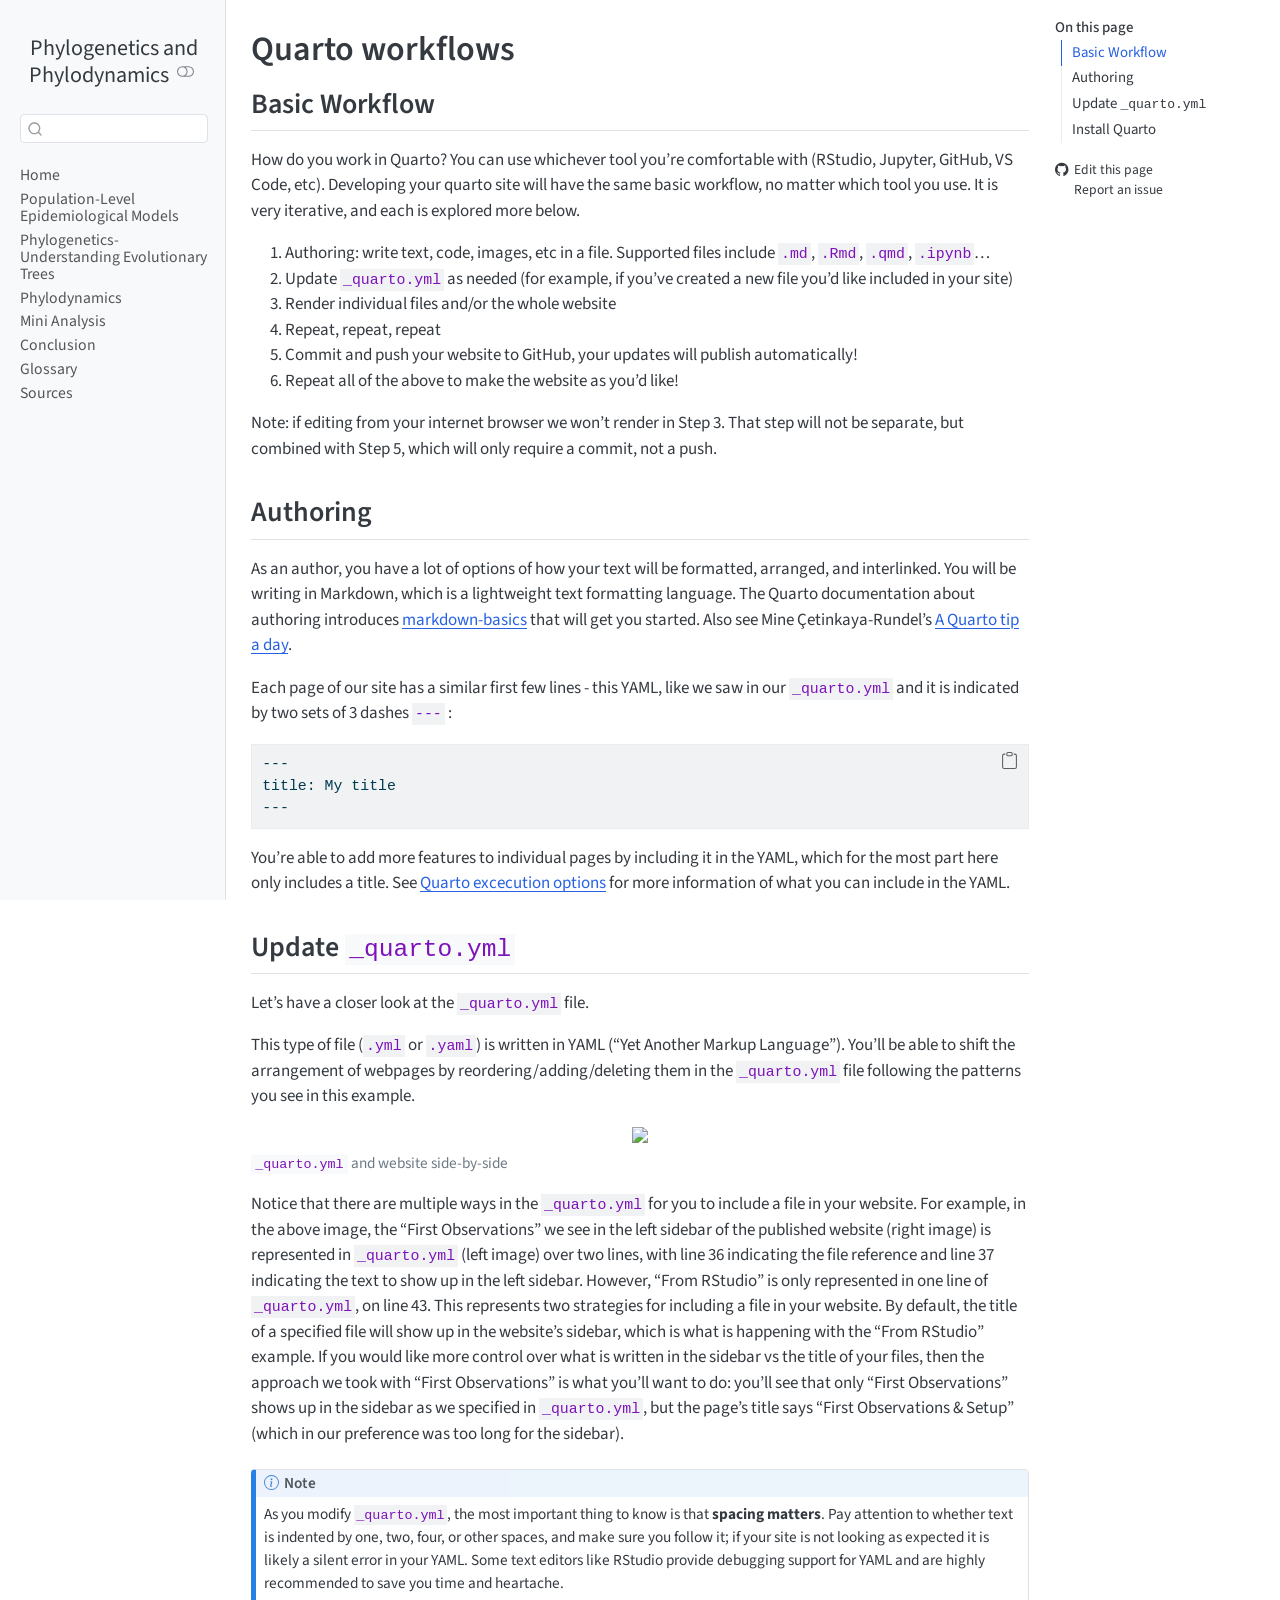
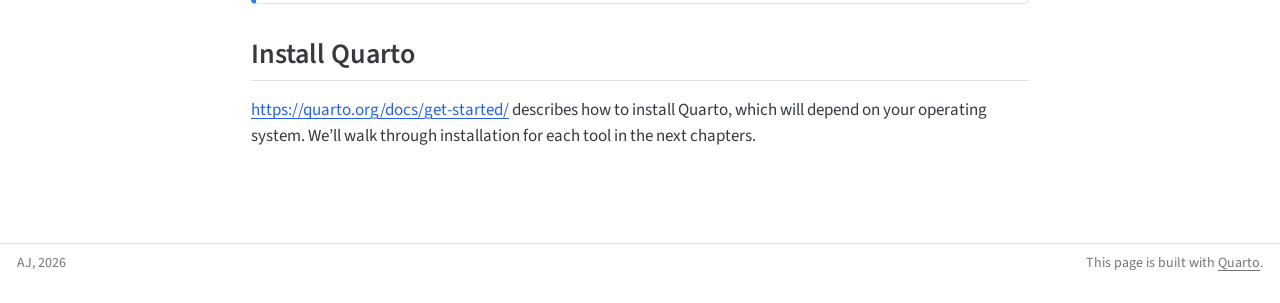
==== quarto-workflows/index.html @ 04cd5ee9 "Built site for gh-pages" ====
<!DOCTYPE html>
<html xmlns="http://www.w3.org/1999/xhtml" lang="en" xml:lang="en"><head>

<meta charset="utf-8">
<meta name="generator" content="quarto-1.11.9">

<meta name="viewport" content="width=device-width, initial-scale=1.0, user-scalable=yes">


<title>Quarto workflows – Phylogenetics and Phylodynamics</title>
<style>
/* Default styles provided by pandoc.
** See https://pandoc.org/MANUAL.html#variables-for-html for config info.
*/
span.smallcaps{font-variant: small-caps;}
div.columns{display: flex; gap: 1.5em;}
div.column{flex: auto;}
@media screen {
div.columns{gap: min(4vw, 1.5em);}
div.column{overflow-x: auto;}
}
div.hanging-indent{margin-left: 1.5em; text-indent: -1.5em;}
ul.task-list{list-style: none;}
ul.task-list li input[type="checkbox"] {
  width: 0.8em;
  margin: 0 0.8em 0.2em -1em; /* quarto-specific, see https://github.com/quarto-dev/quarto-cli/issues/4556 */ 
  vertical-align: middle;
}
/* CSS for syntax highlighting */
html { -webkit-text-size-adjust: 100%; }
pre > code.sourceCode { white-space: pre; position: relative; }
pre > code.sourceCode > span { display: inline-block; line-height: 1.25; }
pre > code.sourceCode > span:empty { height: 1.2em; }
.sourceCode { overflow: visible; }
code.sourceCode > span { color: inherit; text-decoration: inherit; }
div.sourceCode { margin: 1em 0; }
pre.sourceCode { margin: 0; }
@media screen {
div.sourceCode { overflow: auto; }
}
@media print {
pre > code.sourceCode { white-space: pre-wrap; }
pre > code.sourceCode > span { text-indent: -5em; padding-left: 5em; }
}
pre.numberSource code
  { counter-reset: source-line 0; }
pre.numberSource code > span
  { position: relative; left: -4em; counter-increment: source-line; }
pre.numberSource code > span > a:first-child::before
  { content: counter(source-line);
    position: relative; left: -1em; text-align: right; vertical-align: baseline;
    border: none; display: inline-block;
    -webkit-touch-callout: none; -webkit-user-select: none;
    -khtml-user-select: none; -moz-user-select: none;
    -ms-user-select: none; user-select: none;
    padding: 0 4px; width: 4em;
  }
pre.numberSource { margin-left: 3em;  padding-left: 4px; }
div.sourceCode
  {   }
@media screen {
pre > code.sourceCode > span > a:first-child::before { text-decoration: underline; }
}
</style>


<script src="../site_libs/quarto-nav/quarto-nav.js"></script>
<script src="../site_libs/clipboard/clipboard.min.js"></script>
<script src="../site_libs/quarto-search/autocomplete.umd.js"></script>
<script src="../site_libs/quarto-search/fuse.min.js"></script>
<script src="../site_libs/quarto-search/quarto-search.js"></script>
<meta name="quarto:offset" content="../">
<script src="../site_libs/quarto-html/quarto.js" type="module"></script>
<script src="../site_libs/quarto-html/tabsets/tabsets.js" type="module"></script>
<script src="../site_libs/quarto-html/scrollable-regions/scrollable-regions.js" type="module"></script>
<script src="../site_libs/quarto-html/popper.min.js"></script>
<script src="../site_libs/quarto-html/tippy.umd.min.js"></script>
<script src="../site_libs/quarto-html/anchor.min.js"></script>
<link href="../site_libs/quarto-html/tippy.css" rel="stylesheet">
<link href="../site_libs/quarto-html/quarto-syntax-highlighting-63b5708e65d6cd79cd7618c58d0c21e7.css" rel="stylesheet" class="quarto-color-scheme" id="quarto-text-highlighting-styles">
<link href="../site_libs/quarto-html/quarto-syntax-highlighting-dark-447e42e69aaa9833c0ba1b986f430b20.css" rel="stylesheet" class="quarto-color-scheme quarto-color-alternate" id="quarto-text-highlighting-styles">
<link href="../site_libs/quarto-html/quarto-syntax-highlighting-63b5708e65d6cd79cd7618c58d0c21e7.css" rel="stylesheet" class="quarto-color-scheme-extra" id="quarto-text-highlighting-styles">
<script src="../site_libs/bootstrap/bootstrap.min.js"></script>
<link href="../site_libs/bootstrap/bootstrap-icons.css" rel="stylesheet">
<link href="../site_libs/bootstrap/bootstrap-d74d28006278140f2dfd5d2f75fa43bd.min.css" rel="stylesheet" append-hash="true" class="quarto-color-scheme" id="quarto-bootstrap" data-mode="light">
<link href="../site_libs/bootstrap/bootstrap-dark-25dd44d0515cba741b0fa4d987d60185.min.css" rel="stylesheet" append-hash="true" class="quarto-color-scheme quarto-color-alternate" id="quarto-bootstrap" data-mode="dark">
<link href="../site_libs/bootstrap/bootstrap-d74d28006278140f2dfd5d2f75fa43bd.min.css" rel="stylesheet" append-hash="true" class="quarto-color-scheme-extra" id="quarto-bootstrap" data-mode="light">
<script id="quarto-search-options" type="application/json">{
  "location": "sidebar",
  "copy-button": false,
  "collapse-after": 3,
  "panel-placement": "start",
  "type": "textbox",
  "limit": 50,
  "keyboard-shortcut": [
    "f",
    "/",
    "s"
  ],
  "show-item-context": false,
  "language": {
    "search-no-results-text": "No results",
    "search-matching-documents-text": "matching documents",
    "search-copy-link-title": "Copy link to search",
    "search-hide-matches-text": "Hide additional matches",
    "search-more-match-text": "more match in this document",
    "search-more-matches-text": "more matches in this document",
    "search-clear-button-title": "Clear",
    "search-text-placeholder": "",
    "search-detached-cancel-button-title": "Cancel",
    "search-submit-button-title": "Submit",
    "search-label": "Search"
  }
}</script>


</head>

<body class="nav-sidebar docked quarto-light"><a id="quarto-skip-link" class="visually-hidden-focusable" href="#quarto-document-content">Skip to main content</a><script id="quarto-html-before-body" type="application/javascript">
    const toggleBodyColorMode = (bsSheetEl) => {
      const mode = bsSheetEl.getAttribute("data-mode");
      const bodyEl = window.document.querySelector("body");
      if (mode === "dark") {
        bodyEl.classList.add("quarto-dark");
        bodyEl.classList.remove("quarto-light");
      } else {
        bodyEl.classList.add("quarto-light");
        bodyEl.classList.remove("quarto-dark");
      }
    }
    const toggleBodyColorPrimary = () => {
      const bsSheetEl = window.document.querySelector("link#quarto-bootstrap:not([rel=disabled-stylesheet])");
      if (bsSheetEl) {
        toggleBodyColorMode(bsSheetEl);
      }
    }
    const setColorSchemeToggle = (alternate) => {
      const toggles = window.document.querySelectorAll('.quarto-color-scheme-toggle');
      for (let i=0; i < toggles.length; i++) {
        const toggle = toggles[i];
        if (toggle) {
          toggle.setAttribute("aria-checked", alternate ? "true" : "false");
          if (alternate) {
            toggle.classList.add("alternate");
          } else {
            toggle.classList.remove("alternate");
          }
        }
      }
    };
    const toggleColorMode = (alternate) => {
      // Switch the stylesheets
      const primaryStylesheets = window.document.querySelectorAll('link.quarto-color-scheme:not(.quarto-color-alternate)');
      const alternateStylesheets = window.document.querySelectorAll('link.quarto-color-scheme.quarto-color-alternate');
      manageTransitions('#quarto-margin-sidebar .nav-link', false);
      if (alternate) {
        // note: dark is layered on light, we don't disable primary!
        enableStylesheet(alternateStylesheets);
        for (const sheetNode of alternateStylesheets) {
          if (sheetNode.id === "quarto-bootstrap") {
            toggleBodyColorMode(sheetNode);
          }
        }
      } else {
        disableStylesheet(alternateStylesheets);
        enableStylesheet(primaryStylesheets)
        toggleBodyColorPrimary();
      }
      manageTransitions('#quarto-margin-sidebar .nav-link', true);
      // Switch the toggles
      setColorSchemeToggle(alternate)
    }
    // Hack to workaround the fact that safari doesn't
    // properly recolor the scrollbar when toggling (#1455).
    // Not run on load: stylesheets are set before first paint there, and
    // scrolling would undo the scroll to a URL fragment (#14973).
    // The one pixel nudge keeps the reader where they were.
    const refreshSafariScrollbar = () => {
      if (navigator.userAgent.indexOf('Safari') > 0 && navigator.userAgent.indexOf('Chrome') == -1) {
        manageTransitions("body", false);
        const scrollY = window.scrollY;
        window.scrollTo(0, scrollY > 0 ? scrollY - 1 : 1);
        setTimeout(() => {
          window.scrollTo(0, scrollY);
          manageTransitions("body", true);
        }, 40);
      }
    }
    const disableStylesheet = (stylesheets) => {
      for (let i=0; i < stylesheets.length; i++) {
        const stylesheet = stylesheets[i];
        stylesheet.rel = 'disabled-stylesheet';
      }
    }
    const enableStylesheet = (stylesheets) => {
      for (let i=0; i < stylesheets.length; i++) {
        const stylesheet = stylesheets[i];
        if(stylesheet.rel !== 'stylesheet') { // for Chrome, which will still FOUC without this check
          stylesheet.rel = 'stylesheet';
        }
      }
    }
    const manageTransitions = (selector, allowTransitions) => {
      const els = window.document.querySelectorAll(selector);
      for (let i=0; i < els.length; i++) {
        const el = els[i];
        if (allowTransitions) {
          el.classList.remove('notransition');
        } else {
          el.classList.add('notransition');
        }
      }
    }
    const isFileUrl = () => {
      return window.location.protocol === 'file:';
    }
    const hasAlternateSentinel = () => {
      let styleSentinel = getColorSchemeSentinel();
      if (styleSentinel !== null) {
        return styleSentinel === "alternate";
      } else {
        return false;
      }
    }
    const setStyleSentinel = (alternate) => {
      const value = alternate ? "alternate" : "default";
      if (!isFileUrl()) {
        window.localStorage.setItem("quarto-color-scheme", value);
      } else {
        localAlternateSentinel = value;
      }
    }
    const getColorSchemeSentinel = () => {
      if (!isFileUrl()) {
        const storageValue = window.localStorage.getItem("quarto-color-scheme");
        return storageValue != null ? storageValue : localAlternateSentinel;
      } else {
        return localAlternateSentinel;
      }
    }
    const toggleGiscusIfUsed = (isAlternate, darkModeDefault) => {
      const baseTheme = document.querySelector('#giscus-base-theme')?.value ?? 'light';
      const alternateTheme = document.querySelector('#giscus-alt-theme')?.value ?? 'dark';
      let newTheme = '';
      if(authorPrefersDark) {
        newTheme = isAlternate ? baseTheme : alternateTheme;
      } else {
        newTheme = isAlternate ? alternateTheme : baseTheme;
      }
      const changeGiscusTheme = () => {
        // From: https://github.com/giscus/giscus/issues/336
        const sendMessage = (message) => {
          const iframe = document.querySelector('iframe.giscus-frame');
          if (!iframe) return;
          iframe.contentWindow.postMessage({ giscus: message }, 'https://giscus.app');
        }
        sendMessage({
          setConfig: {
            theme: newTheme
          }
        });
      }
      const isGiscussLoaded = window.document.querySelector('iframe.giscus-frame') !== null;
      if (isGiscussLoaded) {
        changeGiscusTheme();
      }
    };
    const authorPrefersDark = false;
    const darkModeDefault = authorPrefersDark;
      document.querySelector('link#quarto-text-highlighting-styles.quarto-color-scheme-extra').rel = 'disabled-stylesheet';
      document.querySelector('link#quarto-bootstrap.quarto-color-scheme-extra').rel = 'disabled-stylesheet';
    let localAlternateSentinel = darkModeDefault ? 'alternate' : 'default';
    // Dark / light mode switch
    window.quartoToggleColorScheme = () => {
      // Read the current dark / light value
      let toAlternate = !hasAlternateSentinel();
      toggleColorMode(toAlternate);
      refreshSafariScrollbar();
      setStyleSentinel(toAlternate);
      toggleGiscusIfUsed(toAlternate, darkModeDefault);
      window.dispatchEvent(new Event('resize'));
    };
    // Switch to dark mode if need be
    if (hasAlternateSentinel()) {
      toggleColorMode(true);
    } else {
      toggleColorMode(false);
    }
  </script>

<div id="quarto-search-results"></div>
  <header id="quarto-header" class="headroom fixed-top">
  <nav class="quarto-secondary-nav" aria-label="Toolbar">
    <div class="container-fluid d-flex">
      <button type="button" class="quarto-btn-toggle btn" data-bs-toggle="collapse" role="button" data-bs-target=".quarto-sidebar-collapse-item" aria-controls="quarto-sidebar" aria-expanded="false" aria-label="Toggle sidebar navigation" onclick="if (window.quartoToggleHeadroom) { window.quartoToggleHeadroom(); }">
        <i class="bi bi-layout-text-sidebar-reverse"></i>
      </button>
        <nav class="quarto-page-breadcrumbs" aria-label="Breadcrumbs"><ol class="breadcrumb"><li class="breadcrumb-item">
      Phylogenetics and Phylodynamics
      </li></ol></nav>
        <a class="flex-grow-1" data-bs-toggle="collapse" data-bs-target=".quarto-sidebar-collapse-item" onclick="if (window.quartoToggleHeadroom) { window.quartoToggleHeadroom(); }">      
        </a>
      <button type="button" class="btn quarto-search-button" aria-label="Search" onclick="window.quartoOpenSearch();">
        <i class="bi bi-search"></i>
      </button>
    </div>
  </nav>
</header>
<!-- content -->
<div id="quarto-content" class="quarto-container page-columns page-rows-contents page-layout-article">
<!-- sidebar -->
  <nav id="quarto-sidebar" class="sidebar collapse collapse-horizontal quarto-sidebar-collapse-item sidebar-navigation docked overflow-auto" aria-label="Site">
    <div class="pt-lg-2 mt-2 text-center sidebar-header">
    <div class="sidebar-title mb-0 py-0">
      <a href="../">Phylogenetics and Phylodynamics</a> 
        <div class="sidebar-tools-main">
  <button type="button" role="switch" aria-checked="false" class="quarto-color-scheme-toggle quarto-navigation-tool  px-1" onclick="window.quartoToggleColorScheme(); return false;" title="Toggle dark mode" aria-label="Toggle dark mode"><i class="bi"></i></button>
</div>
    </div>
      </div>
        <div class="mt-2 flex-shrink-0 align-items-center">
        <div class="sidebar-search">
        <div id="quarto-search" class="" title="Search"></div>
        </div>
        </div>
    <div class="sidebar-menu-container"> 
    <ul class="list-unstyled mt-1">
        <li class="sidebar-item">
  <div class="sidebar-item-container"> 
  <a href="../index.html" class="sidebar-item-text sidebar-link">
 <span class="menu-text">Home</span></a>
  </div>
</li>
        <li class="sidebar-item">
  <div class="sidebar-item-container"> 
  <a href="../content/pop_level_epi.html" class="sidebar-item-text sidebar-link">
 <span class="menu-text">Population-Level Epidemiological Models</span></a>
  </div>
</li>
        <li class="sidebar-item">
  <div class="sidebar-item-container"> 
  <a href="../content/evol_trees.html" class="sidebar-item-text sidebar-link">
 <span class="menu-text">Phylogenetics-Understanding Evolutionary Trees</span></a>
  </div>
</li>
        <li class="sidebar-item">
  <div class="sidebar-item-container"> 
  <a href="../content/phylodynamics.html" class="sidebar-item-text sidebar-link">
 <span class="menu-text">Phylodynamics</span></a>
  </div>
</li>
        <li class="sidebar-item">
  <div class="sidebar-item-container"> 
  <a href="../content/mini_analysis.html" class="sidebar-item-text sidebar-link">
 <span class="menu-text">Mini Analysis</span></a>
  </div>
</li>
        <li class="sidebar-item">
  <div class="sidebar-item-container"> 
  <a href="../content/conclusion.html" class="sidebar-item-text sidebar-link">
 <span class="menu-text">Conclusion</span></a>
  </div>
</li>
        <li class="sidebar-item">
  <div class="sidebar-item-container"> 
  <a href="../content/glossary.html" class="sidebar-item-text sidebar-link">
 <span class="menu-text">Glossary</span></a>
  </div>
</li>
        <li class="sidebar-item">
  <div class="sidebar-item-container"> 
  <a href="../content/sources.html" class="sidebar-item-text sidebar-link">
 <span class="menu-text">Sources</span></a>
  </div>
</li>
    </ul>
    </div>
</nav>
<div id="quarto-sidebar-glass" class="quarto-sidebar-collapse-item" data-bs-toggle="collapse" data-bs-target=".quarto-sidebar-collapse-item"></div>
<!-- margin-sidebar -->
    <div id="quarto-margin-sidebar" class="sidebar margin-sidebar">
        <nav id="TOC" role="doc-toc" aria-labelledby="toc-title" class="toc-active">
    <h2 id="toc-title">On this page</h2>
   
  <ul>
  <li><a href="#basic-workflow" id="toc-basic-workflow" class="nav-link active" data-scroll-target="#basic-workflow">Basic Workflow</a></li>
  <li><a href="#authoring" id="toc-authoring" class="nav-link" data-scroll-target="#authoring">Authoring</a></li>
  <li><a href="#update-_quarto.yml" id="toc-update-_quarto.yml" class="nav-link" data-scroll-target="#update-_quarto.yml">Update <code>_quarto.yml</code></a></li>
  <li><a href="#install-quarto" id="toc-install-quarto" class="nav-link" data-scroll-target="#install-quarto">Install Quarto</a></li>
  </ul>
<div class="toc-actions"><ul><li><a href="https://github.com/laynajohnson/intro-to-phylogenetics-phylodynamics/edit/main/quarto-workflows/index.qmd" class="toc-action"><i class="bi bi-github"></i>Edit this page</a></li><li><a href="https://github.com/laynajohnson/intro-to-phylogenetics-phylodynamics/issues/new" class="toc-action"><i class="bi empty"></i>Report an issue</a></li></ul></div></nav>
    </div>
<!-- main -->
<main class="content" id="quarto-document-content" tabindex="-1">


<header id="title-block-header" class="quarto-title-block default">
<div class="quarto-title">
<h1 class="title">Quarto workflows</h1>
</div>



<div class="quarto-title-meta">

    
  
    
  </div>
  


</header>


<!---
## Why am I here?

## Stuff from Alison Hill chat

### what do code chunks look like,

### Can you open slide decks within here


## What's Freeze?

JJ: You can put it in the project root or at a a file level, OR at a directory level (if there is a _metadata.yml file in a directory then documents within it will merge that metadata -- this applies to docs in subdirectories as well). So if you have mostly frozen stuff you can set it at the project level then disable on a per-file or per-directory basis. If frozen stuff is more the exception then you can use directory or file level enablement
--->
<section id="basic-workflow" class="level2">
<h2 class="anchored" data-anchor-id="basic-workflow">Basic Workflow</h2>
<p>How do you work in Quarto? You can use whichever tool you’re comfortable with (RStudio, Jupyter, GitHub, VS Code, etc). Developing your quarto site will have the same basic workflow, no matter which tool you use. It is very iterative, and each is explored more below.</p>
<ol type="1">
<li>Authoring: write text, code, images, etc in a file. Supported files include <code>.md</code>, <code>.Rmd</code>, <code>.qmd</code>, <code>.ipynb</code>…</li>
<li>Update <code>_quarto.yml</code> as needed (for example, if you’ve created a new file you’d like included in your site)</li>
<li>Render individual files and/or the whole website</li>
<li>Repeat, repeat, repeat</li>
<li>Commit and push your website to GitHub, your updates will publish automatically!</li>
<li>Repeat all of the above to make the website as you’d like!</li>
</ol>
<p>Note: if editing from your internet browser we won’t render in Step 3. That step will not be separate, but combined with Step 5, which will only require a commit, not a push.</p>
</section>
<section id="authoring" class="level2">
<h2 class="anchored" data-anchor-id="authoring">Authoring</h2>
<p>As an author, you have a lot of options of how your text will be formatted, arranged, and interlinked. You will be writing in Markdown, which is a lightweight text formatting language. The Quarto documentation about authoring introduces <a href="https://quarto.org/docs/authoring/markdown-basics.html">markdown-basics</a> that will get you started. Also see Mine Çetinkaya-Rundel’s <a href="https://mine-cetinkaya-rundel.github.io/quarto-tip-a-day/">A Quarto tip a day</a>.</p>
<p>Each page of our site has a similar first few lines - this YAML, like we saw in our <code>_quarto.yml</code> and it is indicated by two sets of 3 dashes <code>---</code> :</p>
<div class="code-copy-outer-scaffold"><div class="sourceCode" id="cb1"><pre class="sourceCode bash code-with-copy"><code class="sourceCode bash"><span id="cb1-1"><a href="#cb1-1" aria-hidden="true" tabindex="-1"></a><span class="ex">---</span></span>
<span id="cb1-2"><a href="#cb1-2" aria-hidden="true" tabindex="-1"></a><span class="ex">title:</span> My title</span>
<span id="cb1-3"><a href="#cb1-3" aria-hidden="true" tabindex="-1"></a><span class="ex">---</span></span></code></pre></div><button title="Copy to Clipboard" class="code-copy-button"><i class="bi"></i></button></div>
<p>You’re able to add more features to individual pages by including it in the YAML, which for the most part here only includes a title. See <a href="https://quarto.org/docs/computations/execution-options.html">Quarto excecution options</a> for more information of what you can include in the YAML.</p>
</section>
<section id="update-_quarto.yml" class="level2">
<h2 class="anchored" data-anchor-id="update-_quarto.yml">Update <code>_quarto.yml</code></h2>
<p>Let’s have a closer look at the <code>_quarto.yml</code> file.</p>
<p>This type of file (<code>.yml</code> or <code>.yaml</code>) is written in YAML (“Yet Another Markup Language”). You’ll be able to shift the arrangement of webpages by reordering/adding/deleting them in the <code>_quarto.yml</code> file following the patterns you see in this example.</p>
<div class="quarto-figure quarto-figure-center">
<figure class="figure">
<p><img src="images/quarto-yml-site-side-by-side3.png" class="img-fluid figure-img" style="width:95.0%"></p>
<figcaption><code>_quarto.yml</code> and website side-by-side</figcaption>
</figure>
</div>
<p>Notice that there are multiple ways in the <code>_quarto.yml</code> for you to include a file in your website. For example, in the above image, the “First Observations” we see in the left sidebar of the published website (right image) is represented in <code>_quarto.yml</code> (left image) over two lines, with line 36 indicating the file reference and line 37 indicating the text to show up in the left sidebar. However, “From RStudio” is only represented in one line of <code>_quarto.yml</code>, on line 43. This represents two strategies for including a file in your website. By default, the title of a specified file will show up in the website’s sidebar, which is what is happening with the “From RStudio” example. If you would like more control over what is written in the sidebar vs the title of your files, then the approach we took with “First Observations” is what you’ll want to do: you’ll see that only “First Observations” shows up in the sidebar as we specified in <code>_quarto.yml</code>, but the page’s title says “First Observations &amp; Setup” (which in our preference was too long for the sidebar).</p>
<div class="callout callout-style-default callout-note callout-titled">
<div class="callout-header d-flex align-content-center">
<div class="callout-icon-container">
<i class="callout-icon"></i>
</div>
<div class="callout-title-container flex-fill">
Note
</div>
</div>
<div class="callout-body-container callout-body">
<p>As you modify <code>_quarto.yml</code>, the most important thing to know is that <strong>spacing matters</strong>. Pay attention to whether text is indented by one, two, four, or other spaces, and make sure you follow it; if your site is not looking as expected it is likely a silent error in your YAML. Some text editors like RStudio provide debugging support for YAML and are highly recommended to save you time and heartache.</p>
</div>
</div>
</section>
<section id="install-quarto" class="level2">
<h2 class="anchored" data-anchor-id="install-quarto">Install Quarto</h2>
<p><strong><a href="https://quarto.org/docs/get-started/" class="uri">https://quarto.org/docs/get-started/</a></strong> describes how to install Quarto, which will depend on your operating system. We’ll walk through installation for each tool in the next chapters.</p>


</section>

</main> <!-- /main -->
<script id="quarto-html-after-body" type="application/javascript">
  window.document.addEventListener("DOMContentLoaded", function (event) {
    // Ensure there is a toggle, if there isn't float one in the top right
    if (window.document.querySelector('.quarto-color-scheme-toggle') === null) {
      const toggle = window.document.createElement('button');
      toggle.type = "button";
      toggle.setAttribute("role", "switch");
      toggle.setAttribute("aria-checked", "false");
      toggle.classList.add('top-right');
      toggle.classList.add('quarto-color-scheme-toggle');
      toggle.setAttribute("aria-label", "Toggle dark mode");
      toggle.onclick = function() { try { window.quartoToggleColorScheme(); } catch {} return false; };
      const i = window.document.createElement("i");
      i.classList.add('bi');
      toggle.appendChild(i);
      // Put the toggle in a landmark of its own, so that landmark navigation
      // can reach it.
      //
      // The container is always a fresh direct child of body, and the toggle is
      // never moved into page furniture that the theme or the author controls.
      // The toggle is positioned against the page, so any ancestor that
      // establishes a containing block captures it: a positioned element or a
      // grid for position: absolute, and transform, filter, will-change or
      // contain for position: fixed. A direct child of body has none of these
      // to inherit, and the shift when one appears is silent and visual.
      //
      // ARIA says a document should have at most one banner, and axe reports a
      // duplicate whether or not the banners carry distinct labels. So use a
      // header when the page has no banner yet, and a named region otherwise.
      //
      // A header is a banner wherever it sits, unless it is inside sectioning
      // content, so this cannot just look at the children of body: a custom
      // page layout wraps the title block header in a plain div. An explicit
      // role="banner" always counts.
      const sectioning = 'article, aside, main, nav, section, [role="article"], [role="complementary"], [role="main"], [role="navigation"], [role="region"]';
      const hasBanner = Array.from(
        window.document.querySelectorAll('header:not([role]), [role="banner"]')
      ).some(function(el) {
        return el.hasAttribute("role") || el.closest(sectioning) === null;
      });
      const container = window.document.createElement(hasBanner ? "div" : "header");
      if (hasBanner) {
        container.setAttribute("role", "region");
        container.setAttribute("aria-label", "Toggle dark mode");
      }
      container.classList.add('quarto-color-scheme-toggle-container');
      container.appendChild(toggle);
      window.document.body.appendChild(container);
    }
    setColorSchemeToggle(hasAlternateSentinel())
    const icon = "";
    const anchorJS = new window.AnchorJS();
    anchorJS.options = {
      placement: 'right',
      icon: icon
    };
    anchorJS.add('.anchored');
    const isCodeAnnotation = (el) => {
      for (const clz of el.classList) {
        if (clz.startsWith('code-annotation-')) {                     
          return true;
        }
      }
      return false;
    }
    const onCopySuccess = function(e) {
      // button target
      const button = e.trigger;
      // don't keep focus
      button.blur();
      // flash "checked"
      button.classList.add('code-copy-button-checked');
      var currentTitle = button.getAttribute("title");
      button.setAttribute("title", "Copied!");
      let tooltip;
      if (window.bootstrap) {
        button.setAttribute("data-bs-toggle", "tooltip");
        button.setAttribute("data-bs-placement", "left");
        button.setAttribute("data-bs-title", "Copied!");
        tooltip = new bootstrap.Tooltip(button, 
          { trigger: "manual", 
            customClass: "code-copy-button-tooltip",
            offset: [0, -8]});
        tooltip.show();    
      }
      setTimeout(function() {
        if (tooltip) {
          tooltip.hide();
          button.removeAttribute("data-bs-title");
          button.removeAttribute("data-bs-toggle");
          button.removeAttribute("data-bs-placement");
        }
        button.setAttribute("title", currentTitle);
        button.classList.remove('code-copy-button-checked');
      }, 1000);
      // clear code selection
      e.clearSelection();
    }
    const getTextToCopy = function(trigger) {
      const outerScaffold = trigger.parentElement.cloneNode(true);
      const codeEl = outerScaffold.querySelector('code');
      for (const childEl of codeEl.children) {
        if (isCodeAnnotation(childEl)) {
          childEl.remove();
        }
      }
      return codeEl.innerText;
    }
    const clipboard = new window.ClipboardJS('.code-copy-button:not([data-in-quarto-modal])', {
      text: getTextToCopy
    });
    clipboard.on('success', onCopySuccess);
    if (window.document.getElementById('quarto-embedded-source-code-modal')) {
      const clipboardModal = new window.ClipboardJS('.code-copy-button[data-in-quarto-modal]', {
        text: getTextToCopy,
        container: window.document.getElementById('quarto-embedded-source-code-modal')
      });
      clipboardModal.on('success', onCopySuccess);
    }
      var localhostRegex = new RegExp(/^(?:http|https):\/\/localhost\:?[0-9]*\//);
      var mailtoRegex = new RegExp(/^mailto:/);
        var filterRegex = new RegExp("https:\/\/laynajohnson\.github\.io\/intro-to-phylogenetics-phylodynamics\/");
      var isInternal = (href) => {
          return filterRegex.test(href) || localhostRegex.test(href) || mailtoRegex.test(href);
      }
      // Inspect non-navigation links and adorn them if external
      window.quartoDecorateExternalLinks = function (root) {
     var links = (root || window.document).querySelectorAll('a[href]:not(.nav-link):not(.navbar-brand):not(.toc-action):not(.sidebar-link):not(.sidebar-item-toggle):not(.pagination-link):not(.no-external):not([aria-hidden]):not(.dropdown-item):not(.quarto-navigation-tool):not(.about-link)');
      for (var i=0; i<links.length; i++) {
        const link = links[i];
        if (!isInternal(link.href)) {
          // undo the damage that might have been done by quarto-nav.js in the case of
          // links that we want to consider external
          if (link.dataset.originalHref !== undefined) {
            link.href = link.dataset.originalHref;
          }
          if (!link.classList.contains('no-external-icon')) {
          }
        }
      }
      };
      window.quartoDecorateExternalLinks(window.document);
    // Esc closes the popup (WCAG 1.4.13) and focus leaving both trigger and
    // popup closes it (WCAG 2.4.11); tippy handles neither for interactive popups.
    const hideOnEscAndFocusOut = {
      name: 'hideOnEscAndFocusOut',
      defaultValue: true,
      fn(instance) {
        const dismiss = () => {
          // A show scheduled by the trigger delay would otherwise reopen it
          instance.clearDelayTimeouts();
          instance.hide();
        };
        const onKeyDown = (event) => {
          if (event.key !== 'Escape') {
            return;
          }
          // Keep Esc from also reaching page handlers (e.g. reveal.js overview),
          // except an open reveal.js slide menu, which Esc should close too.
          // The menu handles keys only when its keyboard option is on.
          const menuHandlesEsc = window.Reveal?.getPlugin?.('menu')?.isOpen() &&
            window.Reveal.getConfig().menu?.keyboard !== false;
          if (!menuHandlesEsc) {
            event.stopPropagation();
          }
          if (instance.popper.contains(window.document.activeElement)) {
            // Disabled while refocusing so the focus trigger does not reopen it
            instance.disable();
            instance.reference.focus();
            instance.enable();
          }
          dismiss();
        };
        const onFocusOut = (event) => {
          const target = event.relatedTarget;
          if (target && !instance.reference.contains(target) &&
              !instance.popper.contains(target)) {
            dismiss();
          }
        };
        // On the trigger too: a click trigger (code-annotations: select) has no
        // blur handling. Attached for the instance's lifetime so leaving the
        // trigger also cancels a show still pending on the trigger delay.
        instance.reference.addEventListener('focusout', onFocusOut);
        return {
          onShow() {
            window.document.addEventListener('keydown', onKeyDown, true);
            instance.popper.addEventListener('focusout', onFocusOut);
          },
          onHide() {
            window.document.removeEventListener('keydown', onKeyDown, true);
            instance.popper.removeEventListener('focusout', onFocusOut);
          },
          onDestroy() {
            instance.reference.removeEventListener('focusout', onFocusOut);
          },
        };
      },
    };
    function tippyHover(el, contentFn, onTriggerFn, onUntriggerFn) {
      const config = {
        allowHTML: true,
        maxWidth: 500,
        delay: 100,
        arrow: false,
        appendTo: function(el) {
            return el.parentElement;
        },
        interactive: true,
        interactiveBorder: 10,
        theme: 'quarto',
        placement: 'bottom-start',
        plugins: [hideOnEscAndFocusOut],
      };
      if (contentFn) {
        config.content = contentFn;
      }
      if (onTriggerFn) {
        config.onTrigger = onTriggerFn;
      }
      if (onUntriggerFn) {
        config.onUntrigger = onUntriggerFn;
      }
      window.tippy(el, config); 
    }
    const noterefs = window.document.querySelectorAll('a[role="doc-noteref"]');
    for (var i=0; i<noterefs.length; i++) {
      const ref = noterefs[i];
      tippyHover(ref, function() {
        // use id or data attribute instead here
        let href = ref.getAttribute('data-footnote-href') || ref.getAttribute('href');
        try { href = new URL(href).hash; } catch {}
        const id = href.replace(/^#\/?/, "");
        const note = window.document.getElementById(id);
        if (note) {
          return note.innerHTML;
        } else {
          return "";
        }
      });
    }
    const xrefs = window.document.querySelectorAll('a.quarto-xref');
    const processXRef = (id, note) => {
      // Strip column container classes
      const stripColumnClz = (el) => {
        el.classList.remove("page-full", "page-columns");
        if (el.children) {
          for (const child of el.children) {
            stripColumnClz(child);
          }
        }
      }
      stripColumnClz(note)
      if (id === null || id.startsWith('sec-')) {
        // Special case sections, only their first couple elements
        const container = document.createElement("div");
        if (note.children && note.children.length > 2) {
          container.appendChild(note.children[0].cloneNode(true));
          for (let i = 1; i < note.children.length; i++) {
            const child = note.children[i];
            if (child.tagName === "P" && child.innerText === "") {
              continue;
            } else {
              container.appendChild(child.cloneNode(true));
              break;
            }
          }
          if (window.Quarto?.typesetMath) {
            window.Quarto.typesetMath(container);
          }
          return container.innerHTML
        } else {
          if (window.Quarto?.typesetMath) {
            window.Quarto.typesetMath(note);
          }
          return note.innerHTML;
        }
      } else {
        // Remove any anchor links if they are present
        const anchorLink = note.querySelector('a.anchorjs-link');
        if (anchorLink) {
          anchorLink.remove();
        }
        if (window.Quarto?.typesetMath) {
          window.Quarto.typesetMath(note);
        }
        if (note.classList.contains("callout")) {
          return note.outerHTML;
        } else {
          return note.innerHTML;
        }
      }
    }
    for (var i=0; i<xrefs.length; i++) {
      const xref = xrefs[i];
      tippyHover(xref, undefined, function(instance) {
        instance.disable();
        let url = xref.getAttribute('href');
        let hash = undefined; 
        if (url.startsWith('#')) {
          hash = url;
        } else {
          try { hash = new URL(url).hash; } catch {}
        }
        if (hash) {
          const id = hash.replace(/^#\/?/, "");
          const note = window.document.getElementById(id);
          if (note !== null) {
            try {
              const html = processXRef(id, note.cloneNode(true));
              instance.setContent(html);
            } finally {
              instance.enable();
              instance.show();
            }
          } else {
            // See if we can fetch this
            fetch(url.split('#')[0])
            .then(res => res.text())
            .then(html => {
              const parser = new DOMParser();
              const htmlDoc = parser.parseFromString(html, "text/html");
              const note = htmlDoc.getElementById(id);
              if (note !== null) {
                const html = processXRef(id, note);
                instance.setContent(html);
              } 
            }).finally(() => {
              instance.enable();
              instance.show();
            });
          }
        } else {
          // See if we can fetch a full url (with no hash to target)
          // This is a special case and we should probably do some content thinning / targeting
          fetch(url)
          .then(res => res.text())
          .then(html => {
            const parser = new DOMParser();
            const htmlDoc = parser.parseFromString(html, "text/html");
            const note = htmlDoc.querySelector('main.content');
            if (note !== null) {
              // This should only happen for chapter cross references
              // (since there is no id in the URL)
              // remove the first header
              if (note.children.length > 0 && note.children[0].tagName === "HEADER") {
                note.children[0].remove();
              }
              const html = processXRef(null, note);
              instance.setContent(html);
            } 
          }).finally(() => {
            instance.enable();
            instance.show();
          });
        }
      }, function(instance) {
      });
    }
        let selectedAnnoteEl;
        const selectorForAnnotation = ( cell, annotation) => {
          let cellAttr = 'data-code-cell="' + cell + '"';
          let lineAttr = 'data-code-annotation="' +  annotation + '"';
          const selector = 'span[' + cellAttr + '][' + lineAttr + ']';
          return selector;
        }
        const selectCodeLines = (annoteEl) => {
          const doc = window.document;
          const targetCell = annoteEl.getAttribute("data-target-cell");
          const targetAnnotation = annoteEl.getAttribute("data-target-annotation");
          const annoteSpan = window.document.querySelector(selectorForAnnotation(targetCell, targetAnnotation));
          const lines = annoteSpan.getAttribute("data-code-lines").split(",");
          const lineIds = lines.map((line) => {
            return targetCell + "-" + line;
          })
          // Each band is positioned against its own containing block, which is
          // not the offsetParent of the lines, so place it from client rects.
          const placeBand = (band, firstEl, lastEl, codeBlock) => {
            const container = band.offsetParent;
            if (container === null) {
              return;
            }
            const containerRect = container.getBoundingClientRect();
            // Reveal.js scales slides with a transform, so convert client
            // pixels back to the CSS pixels of the container.
            const scale = containerRect.height / container.offsetHeight || 1;
            const firstRect = firstEl.getBoundingClientRect();
            const lastRect = lastEl.getBoundingClientRect();
            const top = (firstRect.top - containerRect.top) / scale - container.clientTop + container.scrollTop;
            const height = (lastRect.bottom - firstRect.top) / scale;
            band.style.top = top - 2 + "px";
            band.style.height = height + 4 + "px";
            if (codeBlock) {
              // Without the copy button wrapper, the containing block is wider
              // than the code block, so span the code block explicitly.
              const blockRect = codeBlock.getBoundingClientRect();
              band.style.left = (blockRect.left - containerRect.left) / scale - container.clientLeft + container.scrollLeft + "px";
              band.style.width = blockRect.width / scale + "px";
            }
          };
          if (lineIds.length > 0) {
            const el = window.document.getElementById(lineIds[0]);
            const lastEl = window.document.getElementById(lineIds[lineIds.length - 1]);
            const parent = el.parentElement.parentElement;
            // cook up a div (if necessary) and position it
            let div = window.document.getElementById("code-annotation-line-highlight");
            if (div === null) {
              div = window.document.createElement("div");
              div.setAttribute("id", "code-annotation-line-highlight");
              div.style.position = 'absolute';
              parent.appendChild(div);
            }
            placeBand(div, el, lastEl, parent.closest("div.sourceCode") || parent);
            let gutterDiv = window.document.getElementById("code-annotation-line-highlight-gutter");
            if (gutterDiv === null) {
              gutterDiv = window.document.createElement("div");
              gutterDiv.setAttribute("id", "code-annotation-line-highlight-gutter");
              gutterDiv.style.position = 'absolute';
              const codeCell = window.document.getElementById(targetCell);
              const gutter = codeCell.querySelector('.code-annotation-gutter');
              gutter.appendChild(gutterDiv);
            }
            placeBand(gutterDiv, el, lastEl);
            selectedAnnoteEl = annoteEl;
          }
        };
        const unselectCodeLines = () => {
          const elementsIds = ["code-annotation-line-highlight", "code-annotation-line-highlight-gutter"];
          elementsIds.forEach((elId) => {
            const div = window.document.getElementById(elId);
            if (div) {
              div.remove();
            }
          });
          selectedAnnoteEl = undefined;
        };
          // Handle positioning of the toggle
      window.addEventListener(
        "resize",
        throttle(() => {
          elRect = undefined;
          if (selectedAnnoteEl) {
            selectCodeLines(selectedAnnoteEl);
          }
        }, 10)
      );
      function throttle(fn, ms) {
      let throttle = false;
      let timer;
        return (...args) => {
          if(!throttle) { // first call gets through
              fn.apply(this, args);
              throttle = true;
          } else { // all the others get throttled
              if(timer) clearTimeout(timer); // cancel #2
              timer = setTimeout(() => {
                fn.apply(this, args);
                timer = throttle = false;
              }, ms);
          }
        };
      }
        // Attach click handler to the DT
        const annoteDls = window.document.querySelectorAll('dt[data-target-cell]');
        for (const annoteDlNode of annoteDls) {
          annoteDlNode.addEventListener('click', (event) => {
            const clickedEl = event.target;
            if (clickedEl !== selectedAnnoteEl) {
              unselectCodeLines();
              const activeEl = window.document.querySelector('dt[data-target-cell].code-annotation-active');
              if (activeEl) {
                activeEl.classList.remove('code-annotation-active');
              }
              selectCodeLines(clickedEl);
              clickedEl.classList.add('code-annotation-active');
            } else {
              // Unselect the line
              unselectCodeLines();
              clickedEl.classList.remove('code-annotation-active');
            }
          });
        }
    const findCites = (el) => {
      const parentEl = el.parentElement;
      if (parentEl) {
        const cites = parentEl.dataset.cites;
        if (cites) {
          return {
            el,
            cites: cites.split(' ')
          };
        } else {
          return findCites(el.parentElement)
        }
      } else {
        return undefined;
      }
    };
    var bibliorefs = window.document.querySelectorAll('a[role="doc-biblioref"]');
    for (var i=0; i<bibliorefs.length; i++) {
      const ref = bibliorefs[i];
      const citeInfo = findCites(ref);
      if (citeInfo) {
        tippyHover(citeInfo.el, function() {
          var popup = window.document.createElement('div');
          citeInfo.cites.forEach(function(cite) {
            var citeDiv = window.document.createElement('div');
            citeDiv.classList.add('hanging-indent');
            citeDiv.classList.add('csl-entry');
            var biblioDiv = window.document.getElementById('ref-' + cite);
            if (biblioDiv) {
              citeDiv.innerHTML = biblioDiv.innerHTML;
            }
            popup.appendChild(citeDiv);
          });
          return popup.innerHTML;
        });
      }
    }
  });
  </script>
  <script type="application/javascript">
  window.quartoScrollableRegionsLabels = {"code":"Scrollable code","output":"Scrollable output"};
  </script>
</div> <!-- /content -->
<footer class="footer">
  <div class="nav-footer">
    <div class="nav-footer-left">
<p>AJ, 2026</p>
</div>   
    <div class="nav-footer-center">
      &nbsp;
    <div class="toc-actions d-sm-block d-md-none"><ul><li><a href="https://github.com/laynajohnson/intro-to-phylogenetics-phylodynamics/edit/main/quarto-workflows/index.qmd" class="toc-action"><i class="bi bi-github"></i>Edit this page</a></li><li><a href="https://github.com/laynajohnson/intro-to-phylogenetics-phylodynamics/issues/new" class="toc-action"><i class="bi empty"></i>Report an issue</a></li></ul></div></div>
    <div class="nav-footer-right">
<p>This page is built with <a href="https://quarto.org/">Quarto</a>.</p>
</div>
  </div>
</footer>




</body></html>
---- site_libs/quarto-html/quarto-syntax-highlighting-63b5708e65d6cd79cd7618c58d0c21e7.css ----
/* quarto syntax highlight colors */
:root {
  --quarto-hl-ot-color: #003B4F;
  --quarto-hl-at-color: #657422;
  --quarto-hl-ss-color: #20794D;
  --quarto-hl-an-color: #5E5E5E;
  --quarto-hl-fu-color: #4758AB;
  --quarto-hl-st-color: #20794D;
  --quarto-hl-cf-color: #003B4F;
  --quarto-hl-op-color: #5E5E5E;
  --quarto-hl-er-color: #AD0000;
  --quarto-hl-bn-color: #AD0000;
  --quarto-hl-al-color: #AD0000;
  --quarto-hl-va-color: #111111;
  --quarto-hl-bu-color: inherit;
  --quarto-hl-ex-color: inherit;
  --quarto-hl-pp-color: #AD0000;
  --quarto-hl-in-color: #5E5E5E;
  --quarto-hl-vs-color: #20794D;
  --quarto-hl-wa-color: #5E5E5E;
  --quarto-hl-do-color: #5E5E5E;
  --quarto-hl-im-color: #00769E;
  --quarto-hl-ch-color: #20794D;
  --quarto-hl-dt-color: #AD0000;
  --quarto-hl-fl-color: #AD0000;
  --quarto-hl-co-color: #5E5E5E;
  --quarto-hl-cv-color: #5E5E5E;
  --quarto-hl-cn-color: #8f5902;
  --quarto-hl-sc-color: #5E5E5E;
  --quarto-hl-dv-color: #AD0000;
  --quarto-hl-kw-color: #003B4F;
}

/* other quarto variables */
:root {
  --quarto-font-monospace: SFMono-Regular, Menlo, Monaco, Consolas, "Liberation Mono", "Courier New", monospace;
}

/* syntax highlight based on Pandoc's rules */
pre > code.sourceCode > span {
  color: #003B4F;
}

code.sourceCode > span {
  color: #003B4F;
}

div.sourceCode,
div.sourceCode pre.sourceCode {
  color: #003B4F;
}

/* Normal */
code span {
  color: #003B4F;
}

/* Alert */
code span.al {
  color: #AD0000;
  font-style: inherit;
}

/* Annotation */
code span.an {
  color: #5E5E5E;
  font-style: inherit;
}

/* Attribute */
code span.at {
  color: #657422;
  font-style: inherit;
}

/* BaseN */
code span.bn {
  color: #AD0000;
  font-style: inherit;
}

/* BuiltIn */
code span.bu {
  font-style: inherit;
}

/* ControlFlow */
code span.cf {
  color: #003B4F;
  font-weight: bold;
  font-style: inherit;
}

/* Char */
code span.ch {
  color: #20794D;
  font-style: inherit;
}

/* Constant */
code span.cn {
  color: #8f5902;
  font-style: inherit;
}

/* Comment */
code span.co {
  color: #5E5E5E;
  font-style: inherit;
}

/* CommentVar */
code span.cv {
  color: #5E5E5E;
  font-style: italic;
}

/* Documentation */
code span.do {
  color: #5E5E5E;
  font-style: italic;
}

/* DataType */
code span.dt {
  color: #AD0000;
  font-style: inherit;
}

/* DecVal */
code span.dv {
  color: #AD0000;
  font-style: inherit;
}

/* Error */
code span.er {
  color: #AD0000;
  font-style: inherit;
}

/* Extension */
code span.ex {
  font-style: inherit;
}

/* Float */
code span.fl {
  color: #AD0000;
  font-style: inherit;
}

/* Function */
code span.fu {
  color: #4758AB;
  font-style: inherit;
}

/* Import */
code span.im {
  color: #00769E;
  font-style: inherit;
}

/* Information */
code span.in {
  color: #5E5E5E;
  font-style: inherit;
}

/* Keyword */
code span.kw {
  color: #003B4F;
  font-weight: bold;
  font-style: inherit;
}

/* Operator */
code span.op {
  color: #5E5E5E;
  font-style: inherit;
}

/* Other */
code span.ot {
  color: #003B4F;
  font-style: inherit;
}

/* Preprocessor */
code span.pp {
  color: #AD0000;
  font-style: inherit;
}

/* SpecialChar */
code span.sc {
  color: #5E5E5E;
  font-style: inherit;
}

/* SpecialString */
code span.ss {
  color: #20794D;
  font-style: inherit;
}

/* String */
code span.st {
  color: #20794D;
  font-style: inherit;
}

/* Variable */
code span.va {
  color: #111111;
  font-style: inherit;
}

/* VerbatimString */
code span.vs {
  color: #20794D;
  font-style: inherit;
}

/* Warning */
code span.wa {
  color: #5E5E5E;
  font-style: italic;
}

.prevent-inlining {
  content: "</";
}

/*# sourceMappingURL=054cc16b9e9817627be6994582d2ffb5.css.map */
---- site_libs/quarto-html/quarto-syntax-highlighting-dark-447e42e69aaa9833c0ba1b986f430b20.css ----
/* quarto syntax highlight colors */
:root {
  --quarto-hl-al-color: #f07178;
  --quarto-hl-an-color: #d4d0ab;
  --quarto-hl-at-color: #00e0e0;
  --quarto-hl-bn-color: #d4d0ab;
  --quarto-hl-bu-color: #abe338;
  --quarto-hl-ch-color: #abe338;
  --quarto-hl-co-color: #f8f8f2;
  --quarto-hl-cv-color: #ffd700;
  --quarto-hl-cn-color: #ffd700;
  --quarto-hl-cf-color: #ffa07a;
  --quarto-hl-dt-color: #ffa07a;
  --quarto-hl-dv-color: #d4d0ab;
  --quarto-hl-do-color: #f8f8f2;
  --quarto-hl-er-color: #f07178;
  --quarto-hl-ex-color: #00e0e0;
  --quarto-hl-fl-color: #d4d0ab;
  --quarto-hl-fu-color: #ffa07a;
  --quarto-hl-im-color: #abe338;
  --quarto-hl-in-color: #d4d0ab;
  --quarto-hl-kw-color: #ffa07a;
  --quarto-hl-op-color: #ffa07a;
  --quarto-hl-ot-color: #00e0e0;
  --quarto-hl-pp-color: #dcc6e0;
  --quarto-hl-re-color: #00e0e0;
  --quarto-hl-sc-color: #abe338;
  --quarto-hl-ss-color: #abe338;
  --quarto-hl-st-color: #abe338;
  --quarto-hl-va-color: #00e0e0;
  --quarto-hl-vs-color: #abe338;
  --quarto-hl-wa-color: #dcc6e0;
}

/* other quarto variables */
:root {
  --quarto-font-monospace: SFMono-Regular, Menlo, Monaco, Consolas, "Liberation Mono", "Courier New", monospace;
}

/* syntax highlight based on Pandoc's rules */
pre > code.sourceCode > span {
  color: #f8f8f2;
}

code.sourceCode > span {
  color: #f8f8f2;
}

div.sourceCode,
div.sourceCode pre.sourceCode {
  color: #f8f8f2;
}

/* Normal */
code span {
  color: #f8f8f2;
}

/* Alert */
code span.al {
  color: #f07178;
}

/* Annotation */
code span.an {
  color: #d4d0ab;
}

/* Attribute */
code span.at {
  color: #00e0e0;
}

/* BaseN */
code span.bn {
  color: #d4d0ab;
}

/* BuiltIn */
code span.bu {
  color: #abe338;
}

/* ControlFlow */
code span.cf {
  font-weight: bold;
  color: #ffa07a;
}

/* Char */
code span.ch {
  color: #abe338;
}

/* Constant */
code span.cn {
  color: #ffd700;
}

/* Comment */
code span.co {
  font-style: italic;
  color: #f8f8f2;
}

/* CommentVar */
code span.cv {
  color: #ffd700;
}

/* Documentation */
code span.do {
  color: #f8f8f2;
}

/* DataType */
code span.dt {
  color: #ffa07a;
}

/* DecVal */
code span.dv {
  color: #d4d0ab;
}

/* Error */
code span.er {
  color: #f07178;
  text-decoration: underline;
}

/* Extension */
code span.ex {
  font-weight: bold;
  color: #00e0e0;
}

/* Float */
code span.fl {
  color: #d4d0ab;
}

/* Function */
code span.fu {
  color: #ffa07a;
}

/* Import */
code span.im {
  color: #abe338;
}

/* Information */
code span.in {
  color: #d4d0ab;
}

/* Keyword */
code span.kw {
  font-weight: bold;
  color: #ffa07a;
}

/* Operator */
code span.op {
  color: #ffa07a;
}

/* Other */
code span.ot {
  color: #00e0e0;
}

/* Preprocessor */
code span.pp {
  color: #dcc6e0;
}

/* RegionMarker */
code span.re {
  background-color: #f8f8f2;
  color: #00e0e0;
}

/* SpecialChar */
code span.sc {
  color: #abe338;
}

/* SpecialString */
code span.ss {
  color: #abe338;
}

/* String */
code span.st {
  color: #abe338;
}

/* Variable */
code span.va {
  color: #00e0e0;
}

/* VerbatimString */
code span.vs {
  color: #abe338;
}

/* Warning */
code span.wa {
  color: #dcc6e0;
}

.prevent-inlining {
  content: "</";
}

/*# sourceMappingURL=be8e1111c2b710f7c3a4926ffa2967aa.css.map */
---- site_libs/quarto-html/quarto-syntax-highlighting-63b5708e65d6cd79cd7618c58d0c21e7.css ----
/* quarto syntax highlight colors */
:root {
  --quarto-hl-ot-color: #003B4F;
  --quarto-hl-at-color: #657422;
  --quarto-hl-ss-color: #20794D;
  --quarto-hl-an-color: #5E5E5E;
  --quarto-hl-fu-color: #4758AB;
  --quarto-hl-st-color: #20794D;
  --quarto-hl-cf-color: #003B4F;
  --quarto-hl-op-color: #5E5E5E;
  --quarto-hl-er-color: #AD0000;
  --quarto-hl-bn-color: #AD0000;
  --quarto-hl-al-color: #AD0000;
  --quarto-hl-va-color: #111111;
  --quarto-hl-bu-color: inherit;
  --quarto-hl-ex-color: inherit;
  --quarto-hl-pp-color: #AD0000;
  --quarto-hl-in-color: #5E5E5E;
  --quarto-hl-vs-color: #20794D;
  --quarto-hl-wa-color: #5E5E5E;
  --quarto-hl-do-color: #5E5E5E;
  --quarto-hl-im-color: #00769E;
  --quarto-hl-ch-color: #20794D;
  --quarto-hl-dt-color: #AD0000;
  --quarto-hl-fl-color: #AD0000;
  --quarto-hl-co-color: #5E5E5E;
  --quarto-hl-cv-color: #5E5E5E;
  --quarto-hl-cn-color: #8f5902;
  --quarto-hl-sc-color: #5E5E5E;
  --quarto-hl-dv-color: #AD0000;
  --quarto-hl-kw-color: #003B4F;
}

/* other quarto variables */
:root {
  --quarto-font-monospace: SFMono-Regular, Menlo, Monaco, Consolas, "Liberation Mono", "Courier New", monospace;
}

/* syntax highlight based on Pandoc's rules */
pre > code.sourceCode > span {
  color: #003B4F;
}

code.sourceCode > span {
  color: #003B4F;
}

div.sourceCode,
div.sourceCode pre.sourceCode {
  color: #003B4F;
}

/* Normal */
code span {
  color: #003B4F;
}

/* Alert */
code span.al {
  color: #AD0000;
  font-style: inherit;
}

/* Annotation */
code span.an {
  color: #5E5E5E;
  font-style: inherit;
}

/* Attribute */
code span.at {
  color: #657422;
  font-style: inherit;
}

/* BaseN */
code span.bn {
  color: #AD0000;
  font-style: inherit;
}

/* BuiltIn */
code span.bu {
  font-style: inherit;
}

/* ControlFlow */
code span.cf {
  color: #003B4F;
  font-weight: bold;
  font-style: inherit;
}

/* Char */
code span.ch {
  color: #20794D;
  font-style: inherit;
}

/* Constant */
code span.cn {
  color: #8f5902;
  font-style: inherit;
}

/* Comment */
code span.co {
  color: #5E5E5E;
  font-style: inherit;
}

/* CommentVar */
code span.cv {
  color: #5E5E5E;
  font-style: italic;
}

/* Documentation */
code span.do {
  color: #5E5E5E;
  font-style: italic;
}

/* DataType */
code span.dt {
  color: #AD0000;
  font-style: inherit;
}

/* DecVal */
code span.dv {
  color: #AD0000;
  font-style: inherit;
}

/* Error */
code span.er {
  color: #AD0000;
  font-style: inherit;
}

/* Extension */
code span.ex {
  font-style: inherit;
}

/* Float */
code span.fl {
  color: #AD0000;
  font-style: inherit;
}

/* Function */
code span.fu {
  color: #4758AB;
  font-style: inherit;
}

/* Import */
code span.im {
  color: #00769E;
  font-style: inherit;
}

/* Information */
code span.in {
  color: #5E5E5E;
  font-style: inherit;
}

/* Keyword */
code span.kw {
  color: #003B4F;
  font-weight: bold;
  font-style: inherit;
}

/* Operator */
code span.op {
  color: #5E5E5E;
  font-style: inherit;
}

/* Other */
code span.ot {
  color: #003B4F;
  font-style: inherit;
}

/* Preprocessor */
code span.pp {
  color: #AD0000;
  font-style: inherit;
}

/* SpecialChar */
code span.sc {
  color: #5E5E5E;
  font-style: inherit;
}

/* SpecialString */
code span.ss {
  color: #20794D;
  font-style: inherit;
}

/* String */
code span.st {
  color: #20794D;
  font-style: inherit;
}

/* Variable */
code span.va {
  color: #111111;
  font-style: inherit;
}

/* VerbatimString */
code span.vs {
  color: #20794D;
  font-style: inherit;
}

/* Warning */
code span.wa {
  color: #5E5E5E;
  font-style: italic;
}

.prevent-inlining {
  content: "</";
}

/*# sourceMappingURL=054cc16b9e9817627be6994582d2ffb5.css.map */
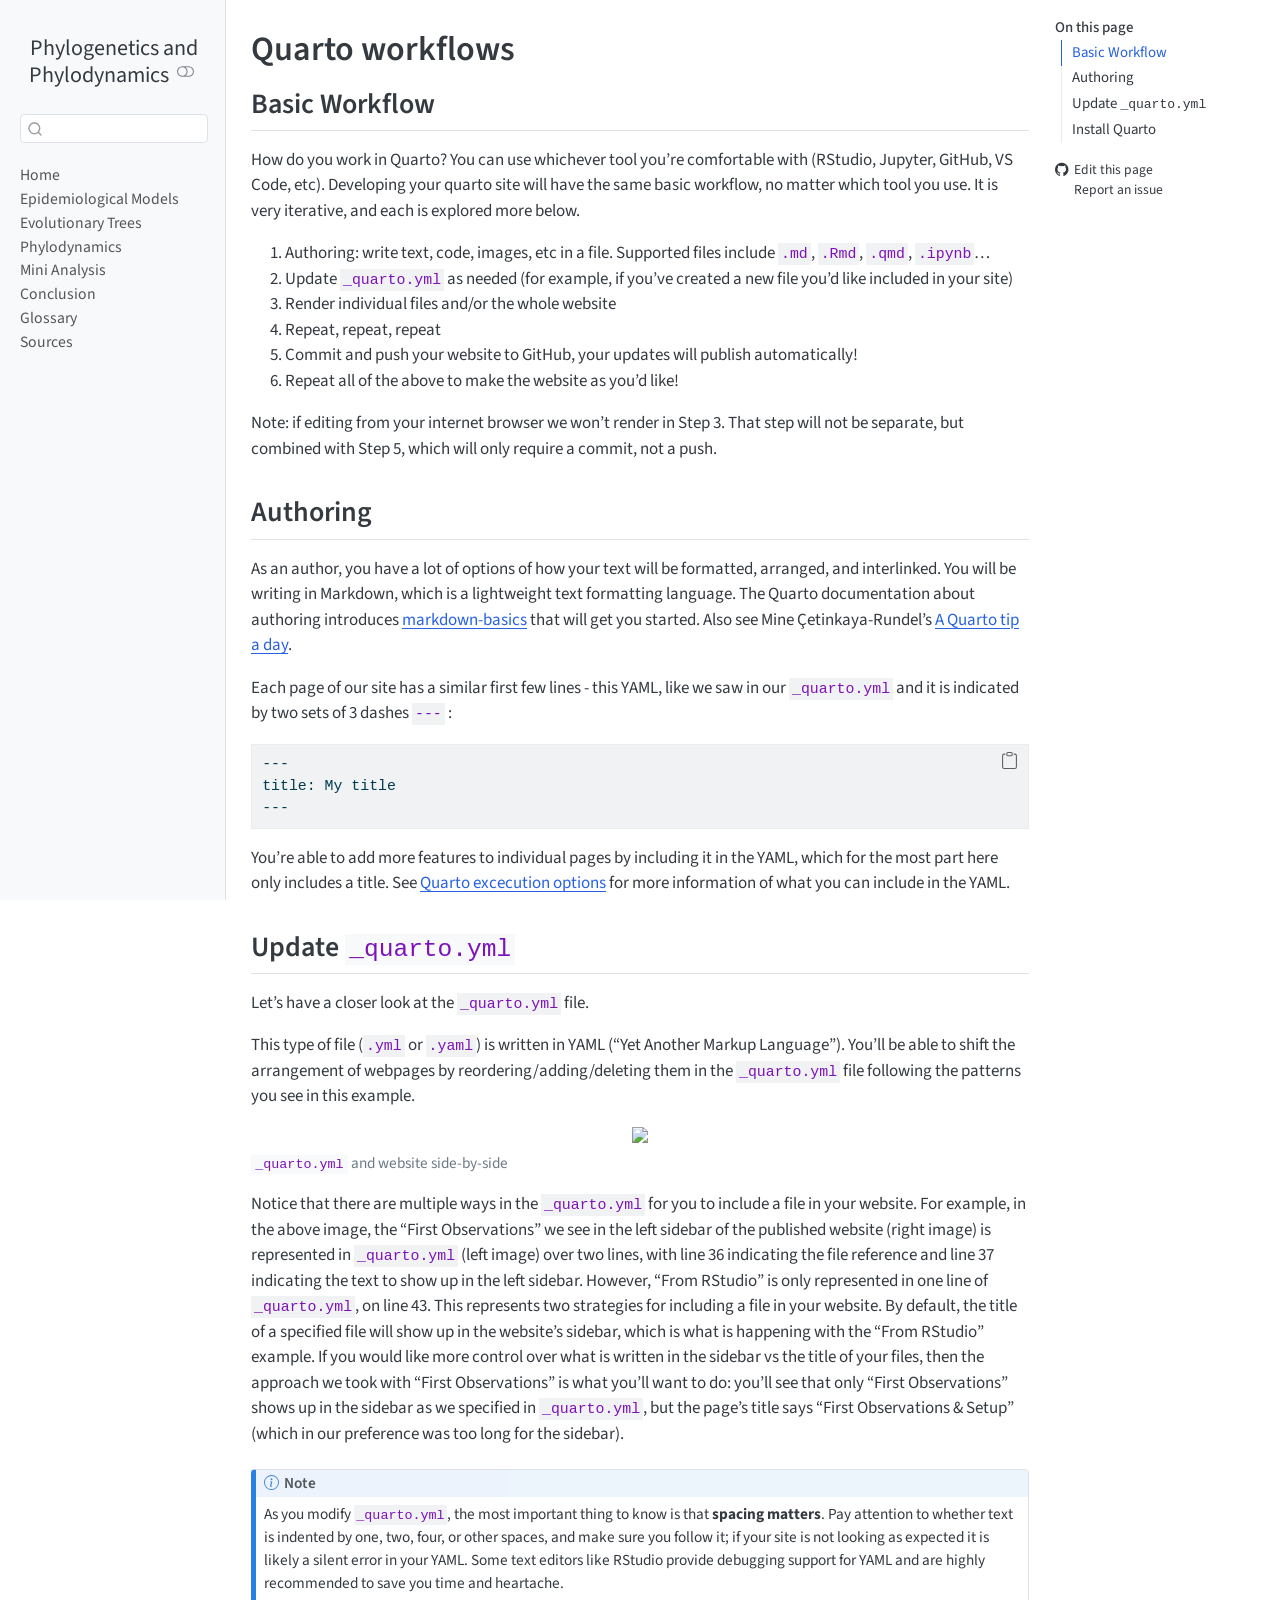
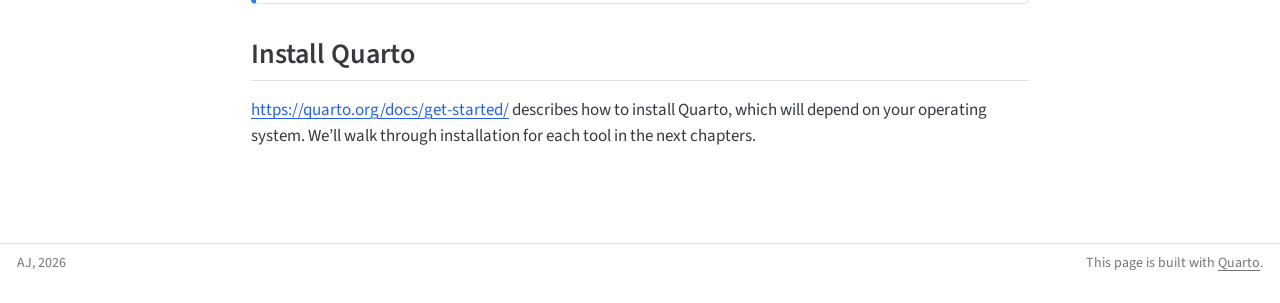
==== commit ddccee0a: "Built site for gh-pages" ====
--- a/quarto-workflows/index.html
+++ b/quarto-workflows/index.html
@@ -82,9 +82,9 @@
 <link href="../site_libs/quarto-html/quarto-syntax-highlighting-63b5708e65d6cd79cd7618c58d0c21e7.css" rel="stylesheet" class="quarto-color-scheme-extra" id="quarto-text-highlighting-styles">
 <script src="../site_libs/bootstrap/bootstrap.min.js"></script>
 <link href="../site_libs/bootstrap/bootstrap-icons.css" rel="stylesheet">
-<link href="../site_libs/bootstrap/bootstrap-d74d28006278140f2dfd5d2f75fa43bd.min.css" rel="stylesheet" append-hash="true" class="quarto-color-scheme" id="quarto-bootstrap" data-mode="light">
-<link href="../site_libs/bootstrap/bootstrap-dark-25dd44d0515cba741b0fa4d987d60185.min.css" rel="stylesheet" append-hash="true" class="quarto-color-scheme quarto-color-alternate" id="quarto-bootstrap" data-mode="dark">
-<link href="../site_libs/bootstrap/bootstrap-d74d28006278140f2dfd5d2f75fa43bd.min.css" rel="stylesheet" append-hash="true" class="quarto-color-scheme-extra" id="quarto-bootstrap" data-mode="light">
+<link href="../site_libs/bootstrap/bootstrap-4e31100001af213924b8d59310c7eb0b.min.css" rel="stylesheet" append-hash="true" class="quarto-color-scheme" id="quarto-bootstrap" data-mode="light">
+<link href="../site_libs/bootstrap/bootstrap-dark-600864cc9fd94fae26ba65a8648bc2d4.min.css" rel="stylesheet" append-hash="true" class="quarto-color-scheme quarto-color-alternate" id="quarto-bootstrap" data-mode="dark">
+<link href="../site_libs/bootstrap/bootstrap-4e31100001af213924b8d59310c7eb0b.min.css" rel="stylesheet" append-hash="true" class="quarto-color-scheme-extra" id="quarto-bootstrap" data-mode="light">
 <script id="quarto-search-options" type="application/json">{
   "location": "sidebar",
   "copy-button": false,
@@ -334,13 +334,13 @@
         <li class="sidebar-item">
   <div class="sidebar-item-container"> 
   <a href="../content/pop_level_epi.html" class="sidebar-item-text sidebar-link">
- <span class="menu-text">Population-Level Epidemiological Models</span></a>
+ <span class="menu-text">Epidemiological Models</span></a>
   </div>
 </li>
         <li class="sidebar-item">
   <div class="sidebar-item-container"> 
   <a href="../content/evol_trees.html" class="sidebar-item-text sidebar-link">
- <span class="menu-text">Phylogenetics-Understanding Evolutionary Trees</span></a>
+ <span class="menu-text">Evolutionary Trees</span></a>
   </div>
 </li>
         <li class="sidebar-item">
